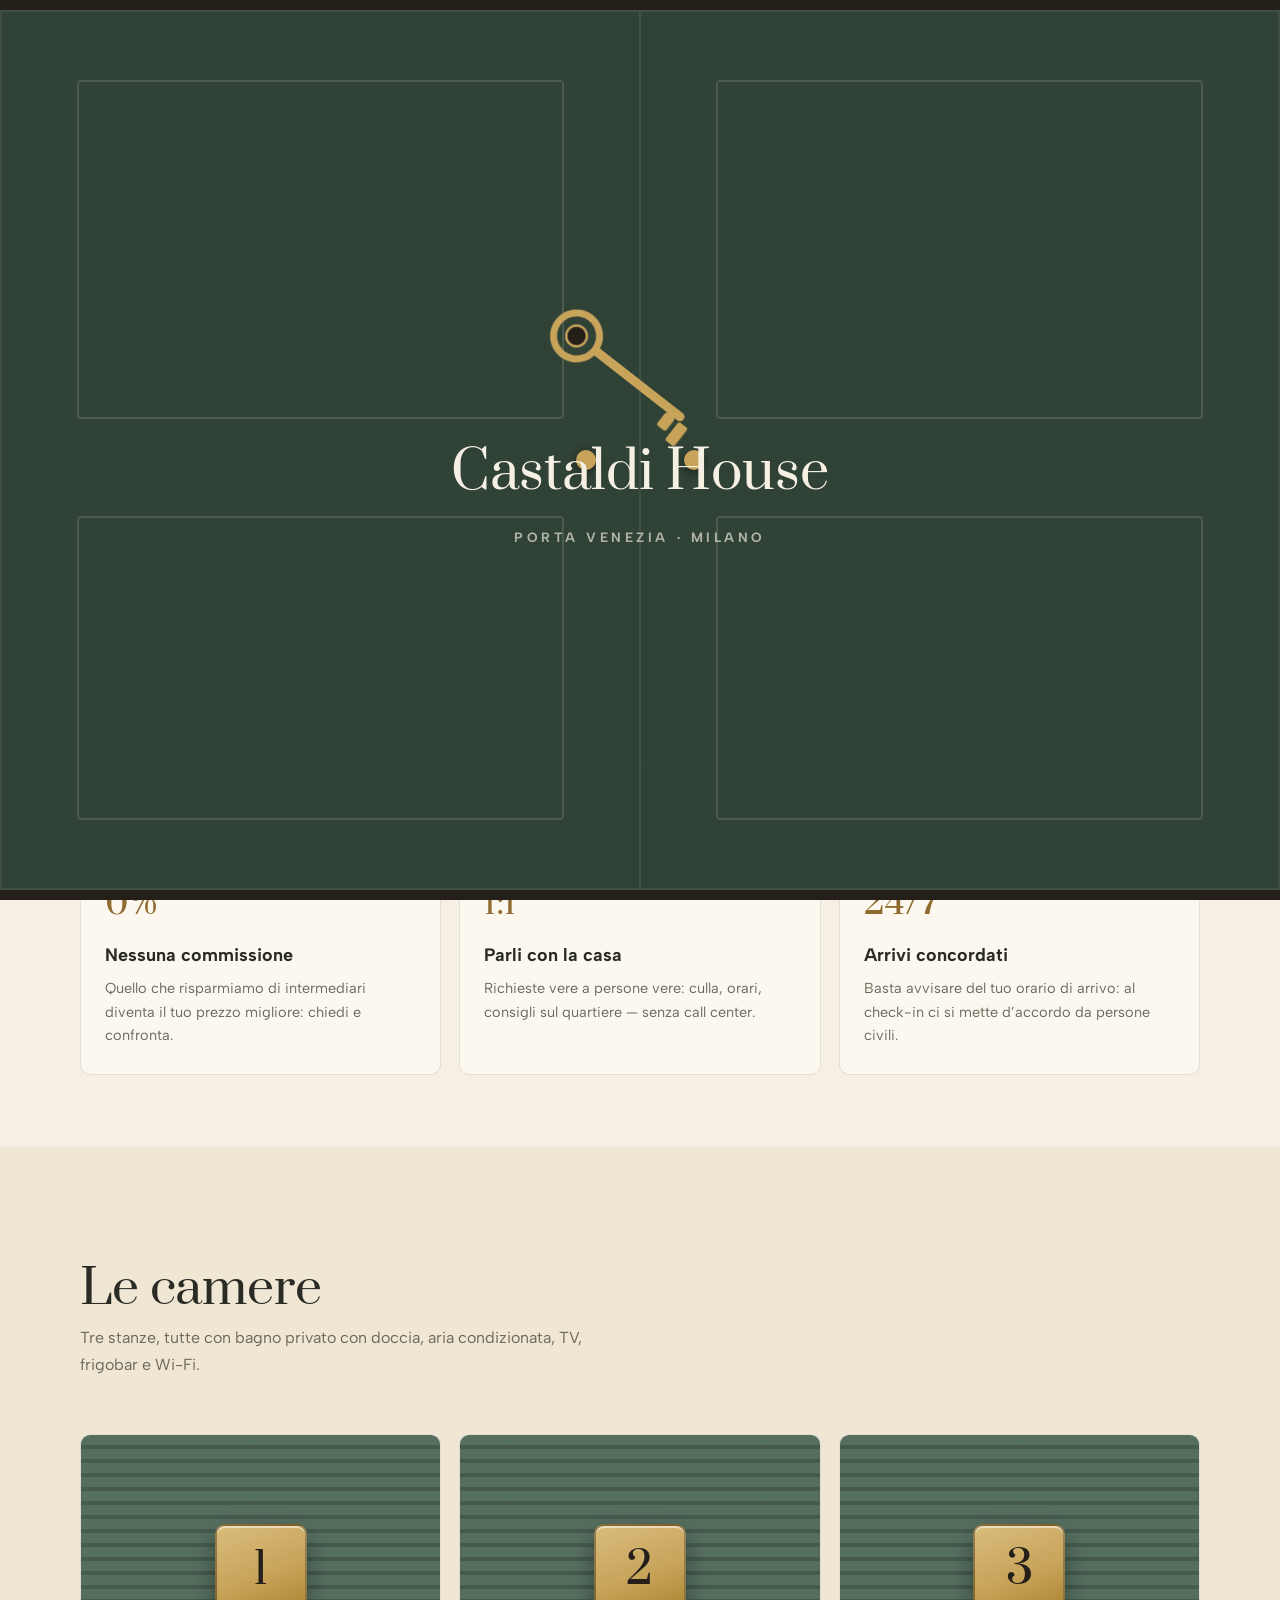
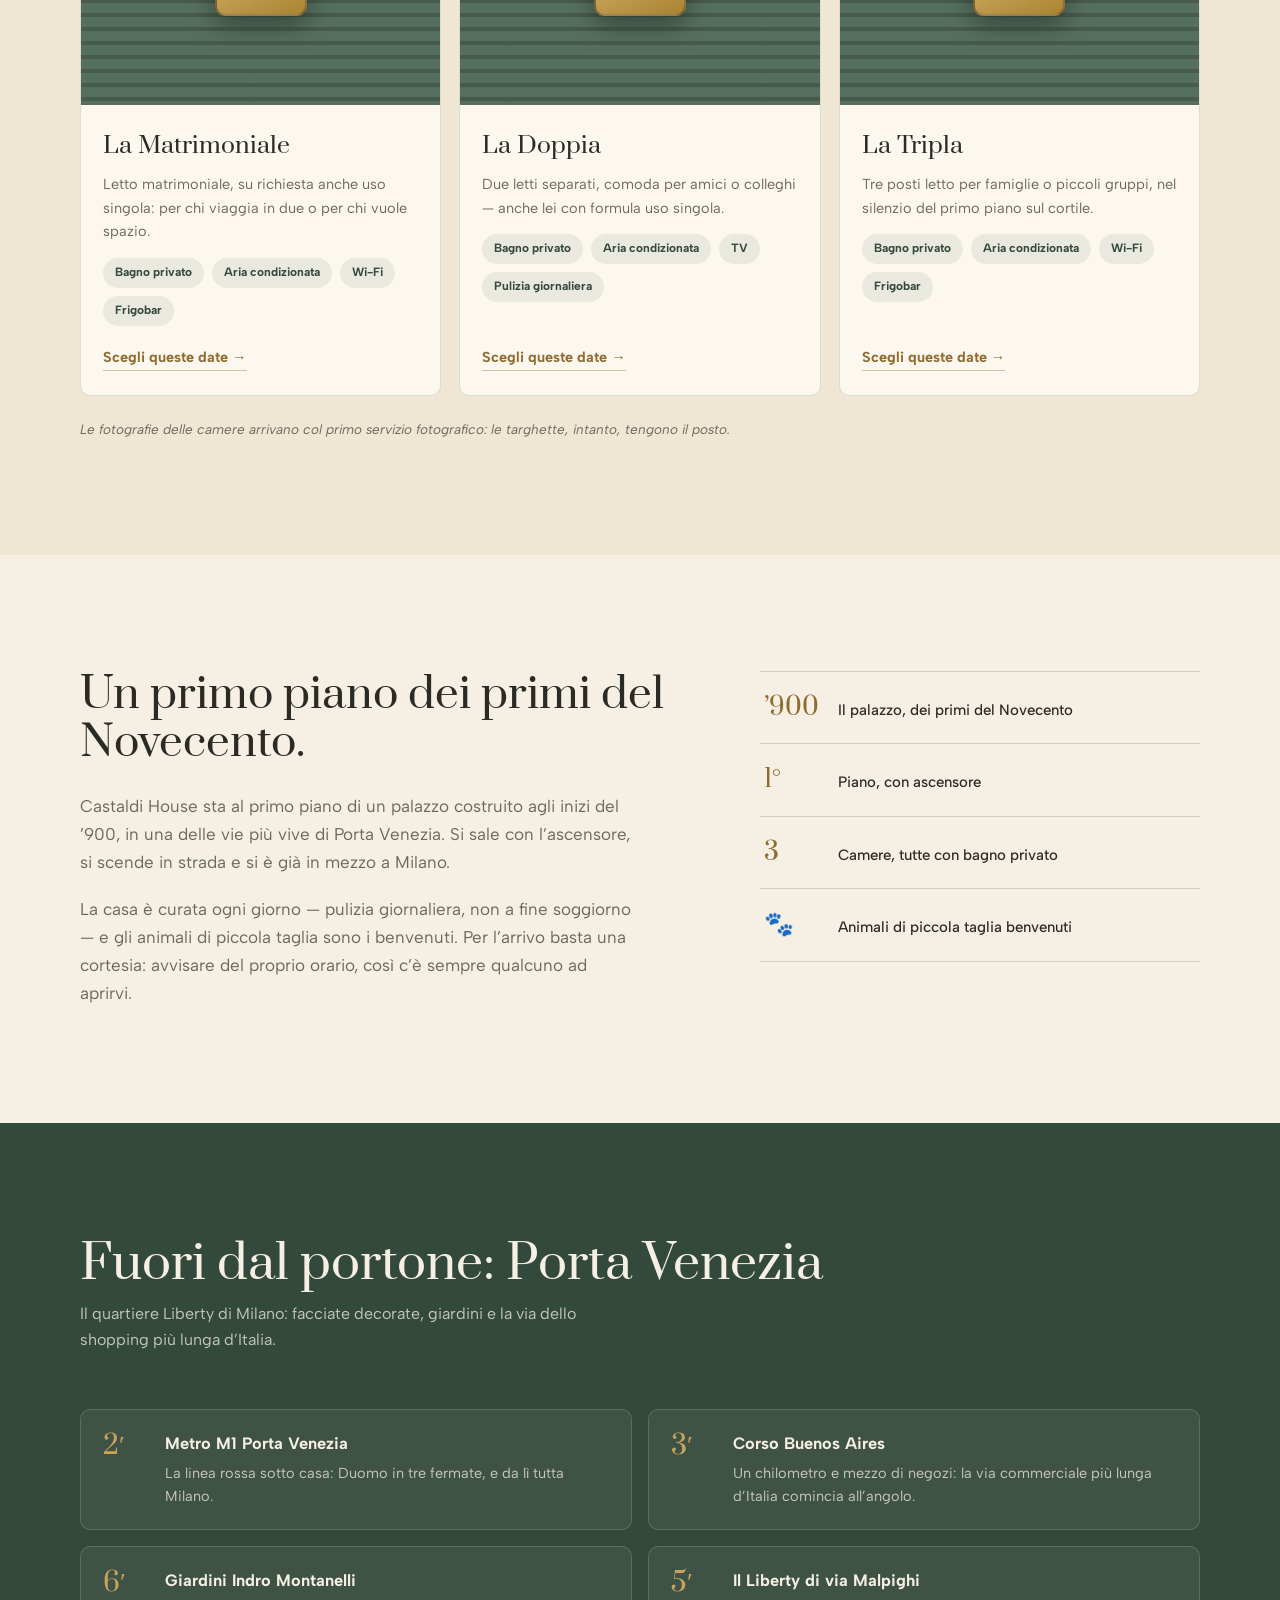
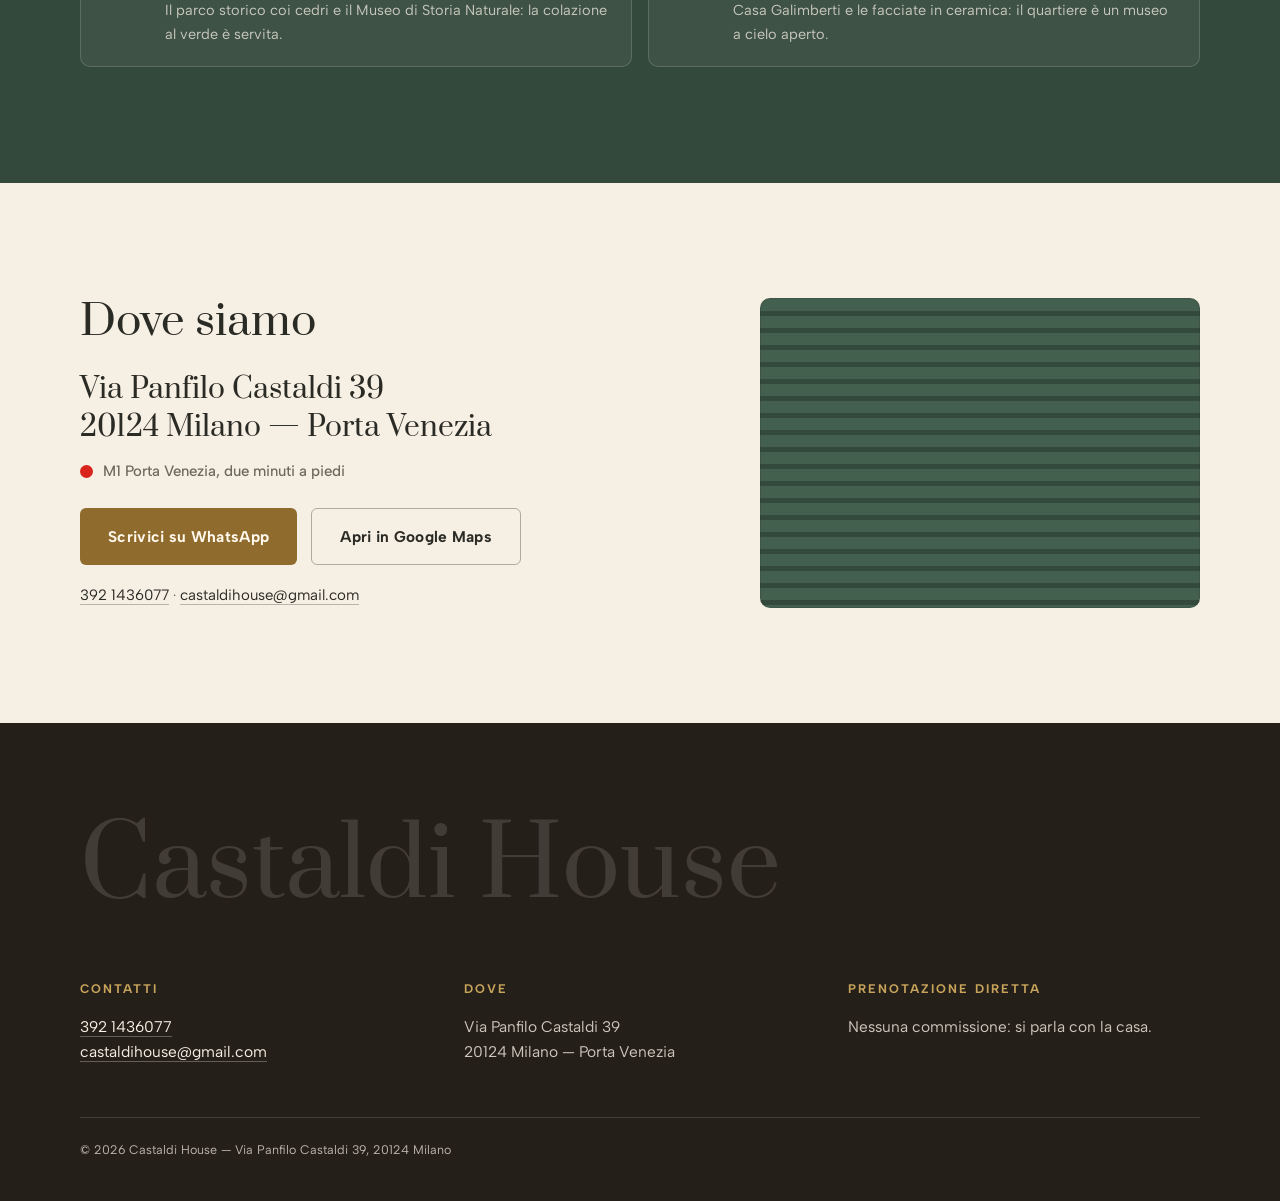
==== index.html @ 9c7f19d1 "Sito Castaldi House — guest house a Porta Venezia con prenotazione diretta Demo per pitch: widget di" ====
<!DOCTYPE html>
<html lang="it">
<head>
  <meta charset="UTF-8">
  <meta name="viewport" content="width=device-width, initial-scale=1.0">
  <title>Castaldi House — Guest house a Porta Venezia, Milano | Prenotazione diretta</title>
  <meta name="description" content="Castaldi House: guest house in via Panfilo Castaldi 39, Porta Venezia, Milano. Tre camere in un palazzo dei primi del '900, a due passi da Corso Buenos Aires. Prenota diretto, senza commissioni: WhatsApp 392 1436077.">
  <meta property="og:title" content="Castaldi House — Guest house a Porta Venezia, Milano">
  <meta property="og:description" content="Tre camere in un palazzo dei primi del '900. Prenotazione diretta alla casa: nessuna commissione.">
  <meta property="og:type" content="website">
  <meta property="og:locale" content="it_IT">
  <meta property="og:url" content="https://rotenzark.github.io/castaldi-house/">
  <meta property="og:image" content="https://rotenzark.github.io/castaldi-house/og-image.png">
  <link rel="canonical" href="https://rotenzark.github.io/castaldi-house/">
  <meta name="theme-color" content="#F6EFE3">
  <link rel="icon" href="favicon.svg?v=1" type="image/svg+xml">
  <link rel="preconnect" href="https://fonts.googleapis.com">
  <link rel="preconnect" href="https://fonts.gstatic.com" crossorigin>
  <link href="https://fonts.googleapis.com/css2?family=Prata&family=Albert+Sans:wght@400;500;700&display=swap" rel="stylesheet">
  <link rel="stylesheet" href="css/style.css?v=1">
  <script type="application/ld+json">
  {
    "@context": "https://schema.org",
    "@type": "BedAndBreakfast",
    "name": "Castaldi House",
    "description": "Guest house al primo piano di un palazzo dei primi del Novecento nel quartiere Porta Venezia a Milano: tre camere con bagno privato, aria condizionata e Wi-Fi, con ascensore e pulizia giornaliera.",
    "telephone": "+393921436077",
    "email": "castaldihouse@gmail.com",
    "priceRange": "€€",
    "numberOfRooms": 3,
    "petsAllowed": "Piccola taglia",
    "url": "https://rotenzark.github.io/castaldi-house/",
    "image": "https://rotenzark.github.io/castaldi-house/og-image.png",
    "address": {
      "@type": "PostalAddress",
      "streetAddress": "Via Panfilo Castaldi 39",
      "addressLocality": "Milano",
      "postalCode": "20124",
      "addressRegion": "MI",
      "addressCountry": "IT"
    },
    "hasMap": "https://www.google.com/maps/search/?api=1&query=Via+Panfilo+Castaldi+39%2C+20124+Milano",
    "amenityFeature": [
      { "@type": "LocationFeatureSpecification", "name": "Bagno privato con doccia", "value": true },
      { "@type": "LocationFeatureSpecification", "name": "Aria condizionata", "value": true },
      { "@type": "LocationFeatureSpecification", "name": "Wi-Fi", "value": true },
      { "@type": "LocationFeatureSpecification", "name": "TV", "value": true },
      { "@type": "LocationFeatureSpecification", "name": "Frigobar", "value": true },
      { "@type": "LocationFeatureSpecification", "name": "Ascensore", "value": true },
      { "@type": "LocationFeatureSpecification", "name": "Pulizia giornaliera", "value": true }
    ]
  }
  </script>
</head>
<body>

  <!-- ============ INTRO "IL CHECK-IN" ============ -->
  <div class="intro" id="intro" aria-hidden="true">
    <div class="porta porta-sx"><span class="pomello" aria-hidden="true"></span></div>
    <div class="porta porta-dx"><span class="pomello pomello-sx" aria-hidden="true"></span></div>
    <div class="serratura">
      <svg class="chiave" viewBox="0 0 200 60" fill="none" focusable="false">
        <circle cx="30" cy="30" r="20" class="k-anello"/>
        <circle cx="30" cy="30" r="9" class="k-foro"/>
        <rect x="48" y="26" width="100" height="8" rx="4" class="k-fusto"/>
        <rect x="132" y="34" width="10" height="14" rx="2" class="k-dente"/>
        <rect x="146" y="34" width="10" height="20" rx="2" class="k-dente"/>
      </svg>
      <p class="serratura-nome">Castaldi House</p>
      <p class="serratura-riga">Porta Venezia · Milano</p>
    </div>
  </div>
  <noscript><style>.intro { display: none; }</style></noscript>

  <a class="skip-link" href="#top" data-i18n="skip">Salta al contenuto</a>

  <header class="topbar">
    <a class="wordmark" href="#top" aria-label="Castaldi House — torna su" data-i18n-aria="aria_top">Castaldi <em>House</em></a>
    <nav class="nav" aria-label="Navigazione principale" data-i18n-aria="aria_nav">
      <button class="nav-toggle" aria-expanded="false" aria-controls="nav-menu">
        <span class="nav-toggle-bar" aria-hidden="true"></span>
        <span data-i18n="menu">Menu</span>
      </button>
      <ul class="nav-menu" id="nav-menu">
        <li><a href="#camere" data-i18n="nav_rooms">Le camere</a></li>
        <li><a href="#casa" data-i18n="nav_house">La casa</a></li>
        <li><a href="#quartiere" data-i18n="nav_area">Porta Venezia</a></li>
        <li><a href="#dove" data-i18n="nav_where">Dove siamo</a></li>
      </ul>
    </nav>
    <div class="topbar-actions">
      <div class="lang-switch" role="group" aria-label="Lingua / Language">
        <button class="lang-btn is-active" data-lang="it" aria-pressed="true">IT</button>
        <span class="lang-sep" aria-hidden="true">/</span>
        <button class="lang-btn" data-lang="en" aria-pressed="false">EN</button>
      </div>
      <a class="btn btn-ottone btn-small" href="#prenota" data-i18n="book_short">Prenota</a>
    </div>
  </header>

  <main id="top">

    <!-- ============ HERO + PRENOTAZIONE ============ -->
    <section class="hero">
      <div class="hero-inner">
        <div class="hero-copy">
          <p class="eyebrow" data-i18n="hero_eyebrow">Guest house · Via Panfilo Castaldi 39 — Porta Venezia, Milano</p>
          <h1 class="hero-title">Castaldi<br><em>House</em></h1>
          <p class="hero-lead" data-i18n="hero_lead">Tre camere al primo piano di un palazzo dei primi del Novecento, con l’ascensore d’epoca di sotto e Corso Buenos Aires a due passi. Si prenota parlando con la casa: diretto, semplice, senza commissioni.</p>
          <ul class="hero-punti">
            <li data-i18n="hp1">Bagno privato in ogni camera</li>
            <li data-i18n="hp2">Aria condizionata e Wi-Fi</li>
            <li data-i18n="hp3">Pulizia giornaliera</li>
          </ul>
          <p class="hero-proof" data-i18n="hero_proof">277 recensioni su Booking.com — ma il prezzo migliore si fa qui.</p>
        </div>

        <form class="prenota" id="prenota" autocomplete="off">
          <p class="prenota-titolo" data-i18n="bk_title">Verifica disponibilità</p>
          <p class="prenota-sub" data-i18n="bk_sub">Richiesta diretta alla casa: risposta rapida, nessuna commissione.</p>
          <div class="prenota-campi">
            <label class="campo">
              <span data-i18n="bk_in">Arrivo</span>
              <input type="date" id="bk-in" required>
            </label>
            <label class="campo">
              <span data-i18n="bk_out">Partenza</span>
              <input type="date" id="bk-out" required>
            </label>
            <label class="campo">
              <span data-i18n="bk_guests">Ospiti</span>
              <select id="bk-ospiti">
                <option value="1">1</option>
                <option value="2" selected>2</option>
                <option value="3">3</option>
                <option value="4" data-i18n="bk_guests_more">4 o più</option>
              </select>
            </label>
            <label class="campo">
              <span data-i18n="bk_room">Camera</span>
              <select id="bk-camera">
                <option value="indifferente" data-i18n="bk_r0" selected>Consigliatemi voi</option>
                <option value="matrimoniale" data-i18n="bk_r1">Matrimoniale</option>
                <option value="doppia" data-i18n="bk_r2">Doppia — letti separati</option>
                <option value="tripla" data-i18n="bk_r3">Tripla</option>
              </select>
            </label>
          </div>
          <p class="prenota-notti" id="bk-notti" aria-live="polite"></p>
          <p class="prenota-errore" id="bk-errore" role="alert" hidden data-i18n="bk_err">Controlla le date: la partenza deve venire dopo l’arrivo.</p>
          <button class="btn btn-ottone prenota-cta" type="submit">
            <span data-i18n="bk_cta">Richiedi su WhatsApp</span>
          </button>
          <a class="prenota-alt" id="bk-email" href="mailto:castaldihouse@gmail.com" data-i18n="bk_alt">oppure richiedi via email</a>
        </form>
      </div>
      <div class="persiane" aria-hidden="true"></div>
    </section>

    <!-- ============ PERCHÉ DIRETTO ============ -->
    <section class="section vantaggi-wrap">
      <div class="vantaggi">
        <div class="vantaggio">
          <span class="v-num" aria-hidden="true">0%</span>
          <h2 data-i18n="v1_t">Nessuna commissione</h2>
          <p data-i18n="v1_p">Quello che risparmiamo di intermediari diventa il tuo prezzo migliore: chiedi e confronta.</p>
        </div>
        <div class="vantaggio">
          <span class="v-num" aria-hidden="true">1:1</span>
          <h2 data-i18n="v2_t">Parli con la casa</h2>
          <p data-i18n="v2_p">Richieste vere a persone vere: culla, orari, consigli sul quartiere — senza call center.</p>
        </div>
        <div class="vantaggio">
          <span class="v-num" aria-hidden="true">24/7</span>
          <h2 data-i18n="v3_t">Arrivi concordati</h2>
          <p data-i18n="v3_p">Basta avvisare del tuo orario di arrivo: al check-in ci si mette d’accordo da persone civili.</p>
        </div>
      </div>
    </section>

    <!-- ============ LE CAMERE ============ -->
    <section class="section section-crema" id="camere">
      <div class="section-head">
        <h2 data-i18n="rooms_title">Le camere</h2>
        <p class="section-sub" data-i18n="rooms_sub">Tre stanze, tutte con bagno privato con doccia, aria condizionata, TV, frigobar e Wi-Fi.</p>
      </div>
      <div class="camere">
        <article class="camera">
          <div class="camera-foto" aria-hidden="true"><span class="targa">1</span></div>
          <div class="camera-corpo">
            <h3 data-i18n="c1_t">La Matrimoniale</h3>
            <p data-i18n="c1_p">Letto matrimoniale, su richiesta anche uso singola: per chi viaggia in due o per chi vuole spazio.</p>
            <ul class="camera-doti">
              <li data-i18n="d_bagno">Bagno privato</li>
              <li data-i18n="d_aria">Aria condizionata</li>
              <li data-i18n="d_wifi">Wi-Fi</li>
              <li data-i18n="d_frigo">Frigobar</li>
            </ul>
            <button class="camera-scegli" data-camera="matrimoniale" data-i18n="pick">Scegli queste date →</button>
          </div>
        </article>
        <article class="camera">
          <div class="camera-foto" aria-hidden="true"><span class="targa">2</span></div>
          <div class="camera-corpo">
            <h3 data-i18n="c2_t">La Doppia</h3>
            <p data-i18n="c2_p">Due letti separati, comoda per amici o colleghi — anche lei con formula uso singola.</p>
            <ul class="camera-doti">
              <li data-i18n="d_bagno">Bagno privato</li>
              <li data-i18n="d_aria">Aria condizionata</li>
              <li data-i18n="d_tv">TV</li>
              <li data-i18n="d_pulizia">Pulizia giornaliera</li>
            </ul>
            <button class="camera-scegli" data-camera="doppia" data-i18n="pick">Scegli queste date →</button>
          </div>
        </article>
        <article class="camera">
          <div class="camera-foto" aria-hidden="true"><span class="targa">3</span></div>
          <div class="camera-corpo">
            <h3 data-i18n="c3_t">La Tripla</h3>
            <p data-i18n="c3_p">Tre posti letto per famiglie o piccoli gruppi, nel silenzio del primo piano sul cortile.</p>
            <ul class="camera-doti">
              <li data-i18n="d_bagno">Bagno privato</li>
              <li data-i18n="d_aria">Aria condizionata</li>
              <li data-i18n="d_wifi">Wi-Fi</li>
              <li data-i18n="d_frigo">Frigobar</li>
            </ul>
            <button class="camera-scegli" data-camera="tripla" data-i18n="pick">Scegli queste date →</button>
          </div>
        </article>
      </div>
      <p class="camere-nota" data-i18n="rooms_note">Le fotografie delle camere arrivano col primo servizio fotografico: le targhette, intanto, tengono il posto.</p>
    </section>

    <!-- ============ LA CASA ============ -->
    <section class="section" id="casa">
      <div class="casa-grid">
        <div>
          <h2 class="casa-titolo" data-i18n="house_title">Un primo piano dei primi del Novecento.</h2>
          <p data-i18n="house_p1">Castaldi House sta al primo piano di un palazzo costruito agli inizi del ’900, in una delle vie più vive di Porta Venezia. Si sale con l’ascensore, si scende in strada e si è già in mezzo a Milano.</p>
          <p data-i18n="house_p2">La casa è curata ogni giorno — pulizia giornaliera, non a fine soggiorno — e gli animali di piccola taglia sono i benvenuti. Per l’arrivo basta una cortesia: avvisare del proprio orario, così c’è sempre qualcuno ad aprirvi.</p>
        </div>
        <ul class="casa-doti">
          <li><em aria-hidden="true">’900</em><span data-i18n="hd1">Il palazzo, dei primi del Novecento</span></li>
          <li><em aria-hidden="true">1°</em><span data-i18n="hd2">Piano, con ascensore</span></li>
          <li><em aria-hidden="true">3</em><span data-i18n="hd3">Camere, tutte con bagno privato</span></li>
          <li><em aria-hidden="true">🐾</em><span data-i18n="hd4">Animali di piccola taglia benvenuti</span></li>
        </ul>
      </div>
    </section>

    <!-- ============ PORTA VENEZIA ============ -->
    <section class="section section-verde" id="quartiere">
      <div class="section-head">
        <h2 data-i18n="area_title">Fuori dal portone: Porta Venezia</h2>
        <p class="section-sub section-sub-chiara" data-i18n="area_sub">Il quartiere Liberty di Milano: facciate decorate, giardini e la via dello shopping più lunga d’Italia.</p>
      </div>
      <div class="quartiere">
        <div class="tappa">
          <em aria-hidden="true">2′</em>
          <div>
            <h3 data-i18n="q1_t">Metro M1 Porta Venezia</h3>
            <p data-i18n="q1_p">La linea rossa sotto casa: Duomo in tre fermate, e da lì tutta Milano.</p>
          </div>
        </div>
        <div class="tappa">
          <em aria-hidden="true">3′</em>
          <div>
            <h3 data-i18n="q2_t">Corso Buenos Aires</h3>
            <p data-i18n="q2_p">Un chilometro e mezzo di negozi: la via commerciale più lunga d’Italia comincia all’angolo.</p>
          </div>
        </div>
        <div class="tappa">
          <em aria-hidden="true">6′</em>
          <div>
            <h3 data-i18n="q3_t">Giardini Indro Montanelli</h3>
            <p data-i18n="q3_p">Il parco storico coi cedri e il Museo di Storia Naturale: la colazione al verde è servita.</p>
          </div>
        </div>
        <div class="tappa">
          <em aria-hidden="true">5′</em>
          <div>
            <h3 data-i18n="q4_t">Il Liberty di via Malpighi</h3>
            <p data-i18n="q4_p">Casa Galimberti e le facciate in ceramica: il quartiere è un museo a cielo aperto.</p>
          </div>
        </div>
      </div>
    </section>

    <!-- ============ DOVE ============ -->
    <section class="section" id="dove">
      <div class="dove-grid">
        <div>
          <h2 class="casa-titolo" data-i18n="where_title">Dove siamo</h2>
          <address class="dove-indirizzo">
            Via Panfilo Castaldi 39<br>
            20124 Milano — Porta Venezia
          </address>
          <p class="dove-metro"><span class="metro-dot" aria-hidden="true"></span> <span data-i18n="metro">M1 Porta Venezia, due minuti a piedi</span></p>
          <div class="dove-azioni">
            <a class="btn btn-ottone" href="https://wa.me/393921436077" target="_blank" rel="noopener"><span data-i18n="wa_cta">Scrivici su WhatsApp</span></a>
            <a class="btn btn-quieto" href="https://www.google.com/maps/search/?api=1&query=Via+Panfilo+Castaldi+39%2C+20124+Milano" target="_blank" rel="noopener" data-i18n="maps">Apri in Google Maps</a>
          </div>
          <p class="dove-contatti">
            <a href="tel:+393921436077">392 1436077</a> · <a href="mailto:castaldihouse@gmail.com">castaldihouse@gmail.com</a>
          </p>
        </div>
        <div class="dove-persiane" aria-hidden="true"></div>
      </div>
    </section>

  </main>

  <!-- ============ FOOTER ============ -->
  <footer class="footer">
    <p class="footer-wordmark" aria-hidden="true">Castaldi <em>House</em></p>
    <div class="footer-cols">
      <div>
        <h3 data-i18n="f_contacts">Contatti</h3>
        <p><a href="tel:+393921436077">392 1436077</a></p>
        <p><a href="mailto:castaldihouse@gmail.com">castaldihouse@gmail.com</a></p>
      </div>
      <div>
        <h3 data-i18n="f_where">Dove</h3>
        <p>Via Panfilo Castaldi 39<br>20124 Milano — Porta Venezia</p>
      </div>
      <div>
        <h3 data-i18n="f_book">Prenotazione diretta</h3>
        <p data-i18n="f_line">Nessuna commissione: si parla con la casa.</p>
      </div>
    </div>
    <p class="footer-legal">© <span data-current-year>2026</span> Castaldi House — Via Panfilo Castaldi 39, 20124 Milano</p>
  </footer>

  <script src="js/main.js?v=1"></script>
</body>
</html>
---- css/style.css ----
/* ============================================================
   CASTALDI HOUSE — Guest house, Milano Porta Venezia
   Palette: intonaco, verde persiana, ottone delle targhette
   ============================================================ */

:root {
  --intonaco:   #F6EFE3;   /* fondo principale */
  --crema:      #EFE6D3;   /* sezioni alternate */
  --carta:      #FCF8F0;   /* card */
  --inchiostro: #2B2B26;   /* testo */
  --grigio:     #6E685C;   /* testo secondario */
  --persiana:   #43604F;   /* verde persiane */
  --persiana-scura: #33493C;
  --ottone:     #8F6B2E;   /* CTA (AA con testo chiaro) */
  --ottone-chiaro: #C8A45B;/* targhette e decori */
  --notte:      #241F19;   /* intro e footer */

  --f-display: "Prata", "Georgia", serif;
  --f-body: "Albert Sans", "Segoe UI", Arial, sans-serif;

  --maxw: 1120px;
  --pad: clamp(20px, 5vw, 64px);
}

* { margin: 0; padding: 0; box-sizing: border-box; }

html { scroll-padding-top: 76px; }
@media (prefers-reduced-motion: no-preference) {
  html { scroll-behavior: smooth; }
}

body {
  font-family: var(--f-body);
  font-size: 17px;
  line-height: 1.65;
  background: var(--intonaco);
  color: var(--inchiostro);
  -webkit-font-smoothing: antialiased;
}

::selection { background: var(--ottone-chiaro); color: var(--notte); }

img, svg { display: block; max-width: 100%; }
a { color: inherit; }

:focus-visible {
  outline: 2px solid var(--persiana-scura);
  outline-offset: 3px;
  border-radius: 2px;
}
.section-verde :focus-visible,
.footer :focus-visible,
.intro :focus-visible { outline-color: var(--intonaco); }

.visually-hidden {
  position: absolute !important;
  width: 1px; height: 1px;
  overflow: hidden;
  clip: rect(0 0 0 0);
  white-space: nowrap;
}

.skip-link {
  position: absolute;
  top: -60px; left: 16px;
  z-index: 400;
  background: var(--notte);
  color: var(--intonaco);
  padding: 10px 18px;
  font-weight: 700;
  text-decoration: none;
  transition: top 0.2s;
}
.skip-link:focus { top: 12px; }

/* ============ INTRO "IL CHECK-IN" ============ */

.intro {
  position: fixed;
  inset: 0;
  z-index: 300;
  perspective: 1400px;
  background: var(--notte);
}

body.intro-lock { overflow: hidden; }

.porta {
  position: absolute;
  top: 0;
  bottom: 0;
  width: calc(50% + 1px);
  background:
    linear-gradient(rgba(36, 31, 25, 0.18), rgba(36, 31, 25, 0.18)),
    var(--persiana-scura);
  border-top: 10px solid var(--notte);
  border-bottom: 10px solid var(--notte);
  box-shadow: inset 0 0 0 2px rgba(246, 239, 227, 0.08);
  transition: transform 0.95s cubic-bezier(0.6, 0, 0.25, 1);
}
.porta::before,
.porta::after {
  content: "";
  position: absolute;
  left: 12%;
  right: 12%;
  border: 2px solid rgba(246, 239, 227, 0.14);
  border-radius: 4px;
}
.porta::before { top: 8%; height: 38%; }
.porta::after  { bottom: 8%; height: 34%; }

.porta-sx { left: 0; transform-origin: left center; }
.porta-dx { right: 0; transform-origin: right center; }

.pomello {
  position: absolute;
  top: 50%;
  right: 7%;
  width: 20px; height: 20px;
  border-radius: 50%;
  background: var(--ottone-chiaro);
  box-shadow: 0 2px 8px rgba(0, 0, 0, 0.5);
}
.pomello-sx { right: auto; left: 7%; }

.intro--apre .porta-sx { transform: rotateY(-84deg); }
.intro--apre .porta-dx { transform: rotateY(84deg); }

.serratura {
  position: absolute;
  inset: 0;
  display: flex;
  flex-direction: column;
  align-items: center;
  justify-content: center;
  gap: 10px;
  z-index: 2;
  pointer-events: none;
  transition: opacity 0.3s;
}
.intro--apre .serratura { opacity: 0; }

.chiave {
  width: min(46vw, 230px);
  height: auto;
  opacity: 0;
  transform: translateX(-46px);
  animation:
    chiave-entra 0.7s cubic-bezier(0.3, 0.9, 0.3, 1) 0.25s forwards,
    chiave-gira 0.55s cubic-bezier(0.5, 0, 0.4, 1) 1.15s forwards;
}
@keyframes chiave-entra {
  to { opacity: 1; transform: translateX(0); }
}
@keyframes chiave-gira {
  from { transform: rotate(0); }
  to   { transform: rotate(38deg); }
}

.k-anello { stroke: var(--ottone-chiaro); stroke-width: 6; }
.k-foro   { fill: var(--notte); stroke: var(--ottone-chiaro); stroke-width: 2; }
.k-fusto, .k-dente { fill: var(--ottone-chiaro); }

.serratura-nome {
  font-family: var(--f-display);
  font-size: clamp(30px, 6vw, 52px);
  color: var(--intonaco);
  opacity: 0;
  animation: nome-in 0.6s ease 1.45s forwards;
}
.serratura-riga {
  font-size: clamp(11px, 1.6vw, 13.5px);
  font-weight: 700;
  letter-spacing: 0.26em;
  text-transform: uppercase;
  color: rgba(246, 239, 227, 0.65);
  opacity: 0;
  animation: nome-in 0.6s ease 1.65s forwards;
}
@keyframes nome-in {
  from { opacity: 0; transform: translateY(10px); }
  to   { opacity: 1; transform: none; }
}

/* ingresso hero orchestrato con la fine dell'intro */
.has-intro .hero-inner {
  opacity: 0;
  transform: translateY(16px);
}
.intro-done .hero-inner {
  opacity: 1;
  transform: none;
  transition: opacity 0.7s ease 0.3s, transform 0.7s ease 0.3s;
}

@media (prefers-reduced-motion: reduce) {
  .intro { display: none; }
  .has-intro .hero-inner { opacity: 1; transform: none; }
}

/* ============ TOPBAR ============ */

.topbar {
  position: sticky;
  top: 0;
  z-index: 100;
  display: flex;
  align-items: center;
  gap: 28px;
  padding: 14px var(--pad);
  background: rgba(246, 239, 227, 0.92);
  backdrop-filter: blur(10px);
  -webkit-backdrop-filter: blur(10px);
  border-bottom: 1px solid rgba(43, 43, 38, 0.14);
}

.wordmark {
  font-family: var(--f-display);
  font-size: 21px;
  line-height: 1;
  text-decoration: none;
  color: var(--inchiostro);
  white-space: nowrap;
}
.wordmark em { font-style: normal; color: var(--persiana); }

.nav { margin-right: auto; }
.nav-toggle { display: none; }

.nav-menu {
  display: flex;
  gap: 26px;
  list-style: none;
}
.nav-menu a {
  font-size: 14.5px;
  font-weight: 500;
  letter-spacing: 0.03em;
  text-decoration: none;
  color: var(--grigio);
  transition: color 0.15s;
}
.nav-menu a:hover { color: var(--inchiostro); }

.topbar-actions {
  display: flex;
  align-items: center;
  gap: 14px;
}

.lang-switch {
  display: flex;
  align-items: center;
  gap: 2px;
  font-size: 13px;
  font-weight: 700;
  letter-spacing: 0.06em;
}
.lang-btn {
  display: inline-flex;
  align-items: center;
  justify-content: center;
  min-width: 32px;
  min-height: 32px;
  background: none;
  border: none;
  color: var(--grigio);
  font: inherit;
  cursor: pointer;
  padding: 6px 8px;
}
.lang-btn.is-active { color: var(--ottone); }
.lang-btn:hover { color: var(--inchiostro); }
.lang-sep { color: rgba(43, 43, 38, 0.25); }

/* ============ BOTTONI ============ */

.btn {
  display: inline-flex;
  align-items: center;
  justify-content: center;
  gap: 4px;
  padding: 15px 28px;
  font-family: var(--f-body);
  font-size: 15.5px;
  font-weight: 700;
  letter-spacing: 0.02em;
  text-decoration: none;
  border: none;
  border-radius: 6px;
  cursor: pointer;
  transition: transform 0.15s, background-color 0.15s, border-color 0.15s;
}
.btn:active { transform: scale(0.98); }

.btn-ottone {
  background: var(--ottone);
  color: #FFF8EC;
}
.btn-ottone:hover { background: #7A5A25; }

.btn-quieto {
  border: 1.5px solid rgba(43, 43, 38, 0.35);
  color: var(--inchiostro);
  background: none;
}
.btn-quieto:hover { border-color: var(--inchiostro); }

.btn-small { padding: 9px 18px; font-size: 14px; }

/* ============ HERO + PRENOTAZIONE ============ */

.hero {
  position: relative;
  padding: clamp(48px, 7vw, 90px) var(--pad) clamp(64px, 9vw, 110px);
  overflow: hidden;
}

.hero-inner {
  position: relative;
  z-index: 2;
  max-width: var(--maxw);
  margin: 0 auto;
  display: grid;
  grid-template-columns: 1.25fr 1fr;
  gap: clamp(36px, 5vw, 72px);
  align-items: center;
}

.eyebrow {
  font-size: 13px;
  font-weight: 700;
  letter-spacing: 0.16em;
  text-transform: uppercase;
  color: var(--persiana);
  margin-bottom: 22px;
}

.hero-title {
  font-family: var(--f-display);
  font-size: clamp(52px, 8.5vw, 104px);
  font-weight: 400;
  line-height: 1.0;
  letter-spacing: -0.01em;
}
.hero-title em { font-style: normal; color: var(--persiana); }

.hero-lead {
  max-width: 520px;
  font-size: clamp(16.5px, 1.9vw, 19px);
  color: var(--grigio);
  margin: 24px 0 22px;
}

.hero-punti {
  list-style: none;
  display: flex;
  flex-wrap: wrap;
  gap: 10px;
  margin-bottom: 22px;
}
.hero-punti li {
  font-size: 13.5px;
  font-weight: 700;
  color: var(--persiana-scura);
  background: rgba(67, 96, 79, 0.1);
  border: 1px solid rgba(67, 96, 79, 0.22);
  border-radius: 999px;
  padding: 7px 15px;
}

.hero-proof {
  font-size: 14px;
  font-weight: 500;
  color: var(--grigio);
}

/* card prenotazione */

.prenota {
  background: var(--carta);
  border: 1px solid rgba(43, 43, 38, 0.14);
  border-top: 5px solid var(--ottone-chiaro);
  border-radius: 10px;
  padding: 26px 24px 24px;
  box-shadow: 0 18px 44px rgba(43, 43, 38, 0.14);
}

.prenota-titolo {
  font-family: var(--f-display);
  font-size: 24px;
  margin-bottom: 4px;
}
.prenota-sub {
  font-size: 13.5px;
  color: var(--grigio);
  margin-bottom: 18px;
}

.prenota-campi {
  display: grid;
  grid-template-columns: 1fr 1fr;
  gap: 12px;
}

.campo { display: grid; gap: 5px; }
.campo span {
  font-size: 11.5px;
  font-weight: 700;
  letter-spacing: 0.1em;
  text-transform: uppercase;
  color: var(--persiana-scura);
}
.campo input,
.campo select {
  font: 500 15px var(--f-body);
  color: var(--inchiostro);
  background: #FFFFFF;
  border: 1.5px solid rgba(43, 43, 38, 0.22);
  border-radius: 6px;
  padding: 11px 10px;
  min-height: 46px;
  width: 100%;
}
.campo input:focus,
.campo select:focus {
  outline: 2px solid var(--persiana);
  outline-offset: 1px;
}

.prenota-notti {
  min-height: 22px;
  margin-top: 10px;
  font-size: 14px;
  font-weight: 700;
  color: var(--persiana-scura);
}

.prenota-errore {
  margin-top: 4px;
  font-size: 13.5px;
  font-weight: 600;
  color: #8A3324;
}

.prenota-cta {
  width: 100%;
  margin-top: 10px;
  font-size: 16px;
}

.prenota-alt {
  display: block;
  margin-top: 12px;
  text-align: center;
  font-size: 13.5px;
  font-weight: 600;
  color: var(--grigio);
  text-decoration: underline;
  text-underline-offset: 3px;
}
.prenota-alt:hover { color: var(--inchiostro); }

/* fascia persiane sotto l'hero */

.persiane {
  position: absolute;
  left: 0; right: 0; bottom: 0;
  height: 26px;
  background: repeating-linear-gradient(
    180deg,
    var(--persiana) 0 4px,
    var(--persiana-scura) 4px 6px
  );
  opacity: 0.9;
}

/* ============ SEZIONI ============ */

.section { padding: clamp(68px, 9vw, 120px) var(--pad); }

.section > * {
  max-width: var(--maxw);
  margin-left: auto;
  margin-right: auto;
}

.section-crema { background: var(--crema); }

.section-verde {
  background: var(--persiana-scura);
  color: var(--intonaco);
}

.section-head { margin-bottom: clamp(32px, 4.5vw, 56px); }

.section-head h2 {
  font-family: var(--f-display);
  font-size: clamp(30px, 4.4vw, 48px);
  font-weight: 400;
  line-height: 1.1;
}

.section-sub {
  margin-top: 10px;
  max-width: 560px;
  font-size: 16px;
  color: var(--grigio);
}
.section-sub-chiara { color: rgba(246, 239, 227, 0.75); }

/* ============ VANTAGGI ============ */

.vantaggi-wrap { padding-top: clamp(48px, 6vw, 72px); padding-bottom: clamp(48px, 6vw, 72px); }

.vantaggi {
  display: grid;
  grid-template-columns: repeat(3, 1fr);
  gap: 18px;
}

.vantaggio {
  background: var(--carta);
  border: 1px solid rgba(43, 43, 38, 0.12);
  border-radius: 10px;
  padding: 26px 24px;
}

.v-num {
  display: inline-block;
  font-family: var(--f-display);
  font-size: 34px;
  color: var(--ottone);
  margin-bottom: 10px;
}

.vantaggio h2 {
  font-size: 18px;
  font-weight: 700;
  margin-bottom: 6px;
}

.vantaggio p {
  font-size: 14.5px;
  color: var(--grigio);
}

/* ============ CAMERE ============ */

.camere {
  display: grid;
  grid-template-columns: repeat(3, 1fr);
  gap: 18px;
}

.camera {
  background: var(--carta);
  border: 1px solid rgba(43, 43, 38, 0.14);
  border-radius: 10px;
  overflow: hidden;
  display: flex;
  flex-direction: column;
}

.camera-foto {
  position: relative;
  aspect-ratio: 4 / 3;
  background:
    repeating-linear-gradient(
      180deg,
      rgba(67, 96, 79, 0.9) 0 10px,
      rgba(51, 73, 60, 0.9) 10px 14px
    );
  display: flex;
  align-items: center;
  justify-content: center;
}

.targa {
  font-family: var(--f-display);
  font-size: 44px;
  color: var(--notte);
  background: linear-gradient(160deg, #D9BC7C, var(--ottone-chiaro) 55%, #A9832F);
  border: 2px solid rgba(36, 31, 25, 0.35);
  border-radius: 10px;
  width: 92px;
  height: 92px;
  display: flex;
  align-items: center;
  justify-content: center;
  box-shadow: 0 10px 24px rgba(0, 0, 0, 0.35), inset 0 2px 0 rgba(255, 255, 255, 0.5);
}

.camera-corpo {
  padding: 22px 22px 24px;
  display: flex;
  flex-direction: column;
  flex: 1;
}

.camera-corpo h3 {
  font-family: var(--f-display);
  font-size: 23px;
  font-weight: 400;
  margin-bottom: 8px;
}

.camera-corpo > p {
  font-size: 14.5px;
  color: var(--grigio);
  margin-bottom: 14px;
}

.camera-doti {
  list-style: none;
  display: flex;
  flex-wrap: wrap;
  gap: 8px;
  margin-bottom: 18px;
}
.camera-doti li {
  font-size: 12px;
  font-weight: 700;
  color: var(--persiana-scura);
  background: rgba(67, 96, 79, 0.1);
  border-radius: 999px;
  padding: 5px 12px;
}

.camera-scegli {
  margin-top: auto;
  align-self: flex-start;
  background: none;
  border: none;
  font: 700 14.5px var(--f-body);
  color: var(--ottone);
  cursor: pointer;
  padding: 4px 0;
  border-bottom: 1.5px solid rgba(143, 107, 46, 0.4);
  transition: border-color 0.15s;
}
.camera-scegli:hover { border-color: var(--ottone); }

.camere-nota {
  margin-top: 22px;
  font-size: 13.5px;
  font-style: italic;
  color: var(--grigio);
}

/* ============ LA CASA ============ */

.casa-grid,
.dove-grid {
  display: grid;
  grid-template-columns: 1.4fr 1fr;
  gap: clamp(32px, 5vw, 70px);
  align-items: start;
}

.casa-titolo {
  font-family: var(--f-display);
  font-size: clamp(28px, 4vw, 42px);
  font-weight: 400;
  line-height: 1.15;
  margin-bottom: 0.6em;
}

.casa-grid p {
  color: var(--grigio);
  max-width: 560px;
}
.casa-grid p + p { margin-top: 1.1em; }

.casa-doti {
  list-style: none;
  display: grid;
  gap: 0;
  border-top: 1px solid rgba(43, 43, 38, 0.18);
}
.casa-doti li {
  display: flex;
  align-items: baseline;
  gap: 16px;
  padding: 16px 4px;
  border-bottom: 1px solid rgba(43, 43, 38, 0.18);
}
.casa-doti em {
  font-family: var(--f-display);
  font-style: normal;
  font-size: 24px;
  color: var(--ottone);
  min-width: 58px;
}
.casa-doti span { font-size: 15px; font-weight: 500; }

/* ============ QUARTIERE ============ */

.quartiere {
  display: grid;
  grid-template-columns: repeat(2, 1fr);
  gap: 16px;
}

.tappa {
  display: flex;
  gap: 18px;
  align-items: flex-start;
  background: rgba(246, 239, 227, 0.06);
  border: 1px solid rgba(246, 239, 227, 0.16);
  border-radius: 10px;
  padding: 20px 22px;
}

.tappa em {
  font-family: var(--f-display);
  font-style: normal;
  font-size: 26px;
  color: var(--ottone-chiaro);
  min-width: 44px;
  line-height: 1.2;
}

.tappa h3 {
  font-size: 16.5px;
  font-weight: 700;
  margin-bottom: 4px;
}

.tappa p {
  font-size: 14.5px;
  color: rgba(246, 239, 227, 0.75);
}

/* ============ DOVE ============ */

.dove-indirizzo {
  font-family: var(--f-display);
  font-style: normal;
  font-size: clamp(22px, 2.8vw, 28px);
  line-height: 1.35;
  margin-bottom: 12px;
}

.dove-metro {
  display: flex;
  align-items: center;
  gap: 10px;
  font-size: 15px;
  font-weight: 500;
  color: var(--grigio);
  margin-bottom: 24px;
}
.metro-dot {
  width: 13px; height: 13px;
  border-radius: 50%;
  background: #D9241D; /* rosso della M1 */
  flex: none;
}

.dove-azioni {
  display: flex;
  flex-wrap: wrap;
  gap: 14px;
  margin-bottom: 18px;
}

.dove-contatti {
  font-size: 15px;
  color: var(--grigio);
}
.dove-contatti a {
  color: var(--inchiostro);
  text-decoration: none;
  border-bottom: 1px solid rgba(43, 43, 38, 0.3);
}
.dove-contatti a:hover { border-color: var(--ottone); }

.dove-persiane {
  align-self: stretch;
  min-height: 220px;
  border-radius: 10px;
  background: repeating-linear-gradient(
    180deg,
    var(--persiana) 0 12px,
    var(--persiana-scura) 12px 17px
  );
  border: 1px solid rgba(43, 43, 38, 0.2);
}

/* ============ FOOTER ============ */

.footer {
  background: var(--notte);
  color: var(--intonaco);
  padding: clamp(56px, 8vw, 96px) var(--pad) 40px;
}

.footer > * {
  max-width: var(--maxw);
  margin-left: auto;
  margin-right: auto;
}

.footer-wordmark {
  font-family: var(--f-display);
  font-size: clamp(44px, 8vw, 96px);
  line-height: 1;
  color: rgba(246, 239, 227, 0.14);
  margin-bottom: clamp(38px, 5vw, 64px);
  user-select: none;
}
.footer-wordmark em { font-style: normal; }

.footer-cols {
  display: grid;
  grid-template-columns: repeat(3, 1fr);
  gap: 32px;
  margin-bottom: 52px;
}

.footer-cols h3 {
  font-size: 12.5px;
  font-weight: 700;
  letter-spacing: 0.16em;
  text-transform: uppercase;
  color: var(--ottone-chiaro);
  margin-bottom: 14px;
}

.footer-cols p {
  font-size: 15.5px;
  color: rgba(246, 239, 227, 0.8);
}
.footer-cols a {
  color: var(--intonaco);
  text-decoration: none;
  border-bottom: 1px solid rgba(246, 239, 227, 0.3);
  transition: border-color 0.15s;
}
.footer-cols a:hover { border-color: var(--ottone-chiaro); }

.footer-legal {
  font-size: 12.5px;
  color: rgba(246, 239, 227, 0.72);
  border-top: 1px solid rgba(246, 239, 227, 0.14);
  padding-top: 22px;
}

/* ============ REVEAL ============ */

@media (prefers-reduced-motion: no-preference) {
  .reveal {
    opacity: 0;
    transform: translateY(18px);
    transition: opacity 0.6s ease, transform 0.6s ease;
  }
  .reveal.is-visible {
    opacity: 1;
    transform: none;
  }
}

/* ============ RESPONSIVE ============ */

@media (max-width: 980px) {
  .hero-inner { grid-template-columns: 1fr; }
  .vantaggi { grid-template-columns: 1fr; }
  .camere { grid-template-columns: 1fr; }
  .casa-grid,
  .dove-grid { grid-template-columns: 1fr; }
  .quartiere { grid-template-columns: 1fr; }
  .dove-persiane { min-height: 90px; }
}

@media (max-width: 860px) {
  html { scroll-padding-top: 130px; }

  .topbar { gap: 16px; flex-wrap: wrap; }

  .nav-toggle {
    display: inline-flex;
    align-items: center;
    gap: 8px;
    background: none;
    border: 1.5px solid rgba(43, 43, 38, 0.3);
    border-radius: 6px;
    color: var(--inchiostro);
    font: 600 13.5px var(--f-body);
    letter-spacing: 0.03em;
    padding: 8px 14px;
    cursor: pointer;
  }
  .nav-toggle-bar {
    width: 14px;
    height: 2px;
    background: currentColor;
    box-shadow: 0 -4px 0 currentColor, 0 4px 0 currentColor;
  }

  .nav { order: 3; width: 100%; margin: 0; }
  .nav-menu {
    display: none;
    flex-direction: column;
    gap: 0;
    width: 100%;
    padding: 6px 0 10px;
  }
  .nav.is-open .nav-menu { display: flex; }
  .nav-menu a {
    display: block;
    padding: 12px 2px;
    font-size: 16px;
    border-bottom: 1px solid rgba(43, 43, 38, 0.1);
  }

  .topbar-actions { margin-left: auto; }

  .prenota-campi { grid-template-columns: 1fr; }

  .dove-azioni .btn { width: 100%; }
}
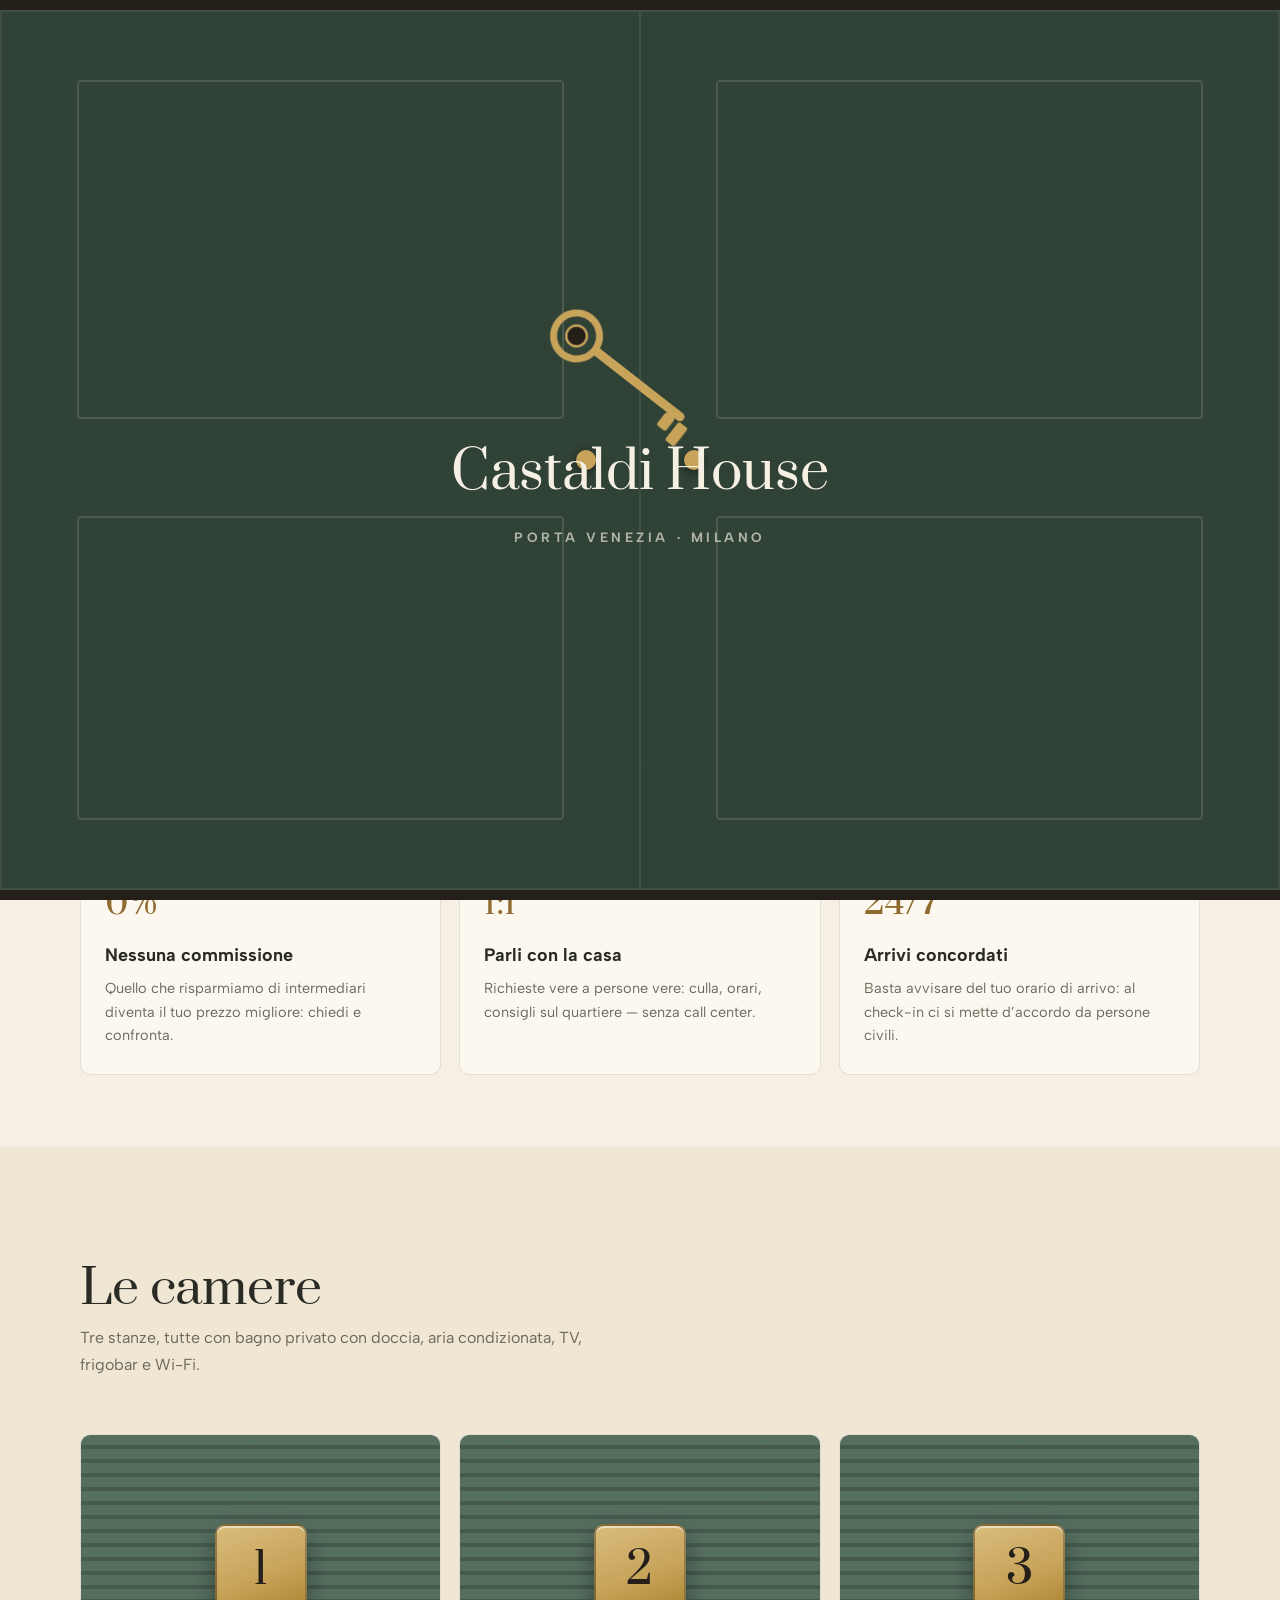
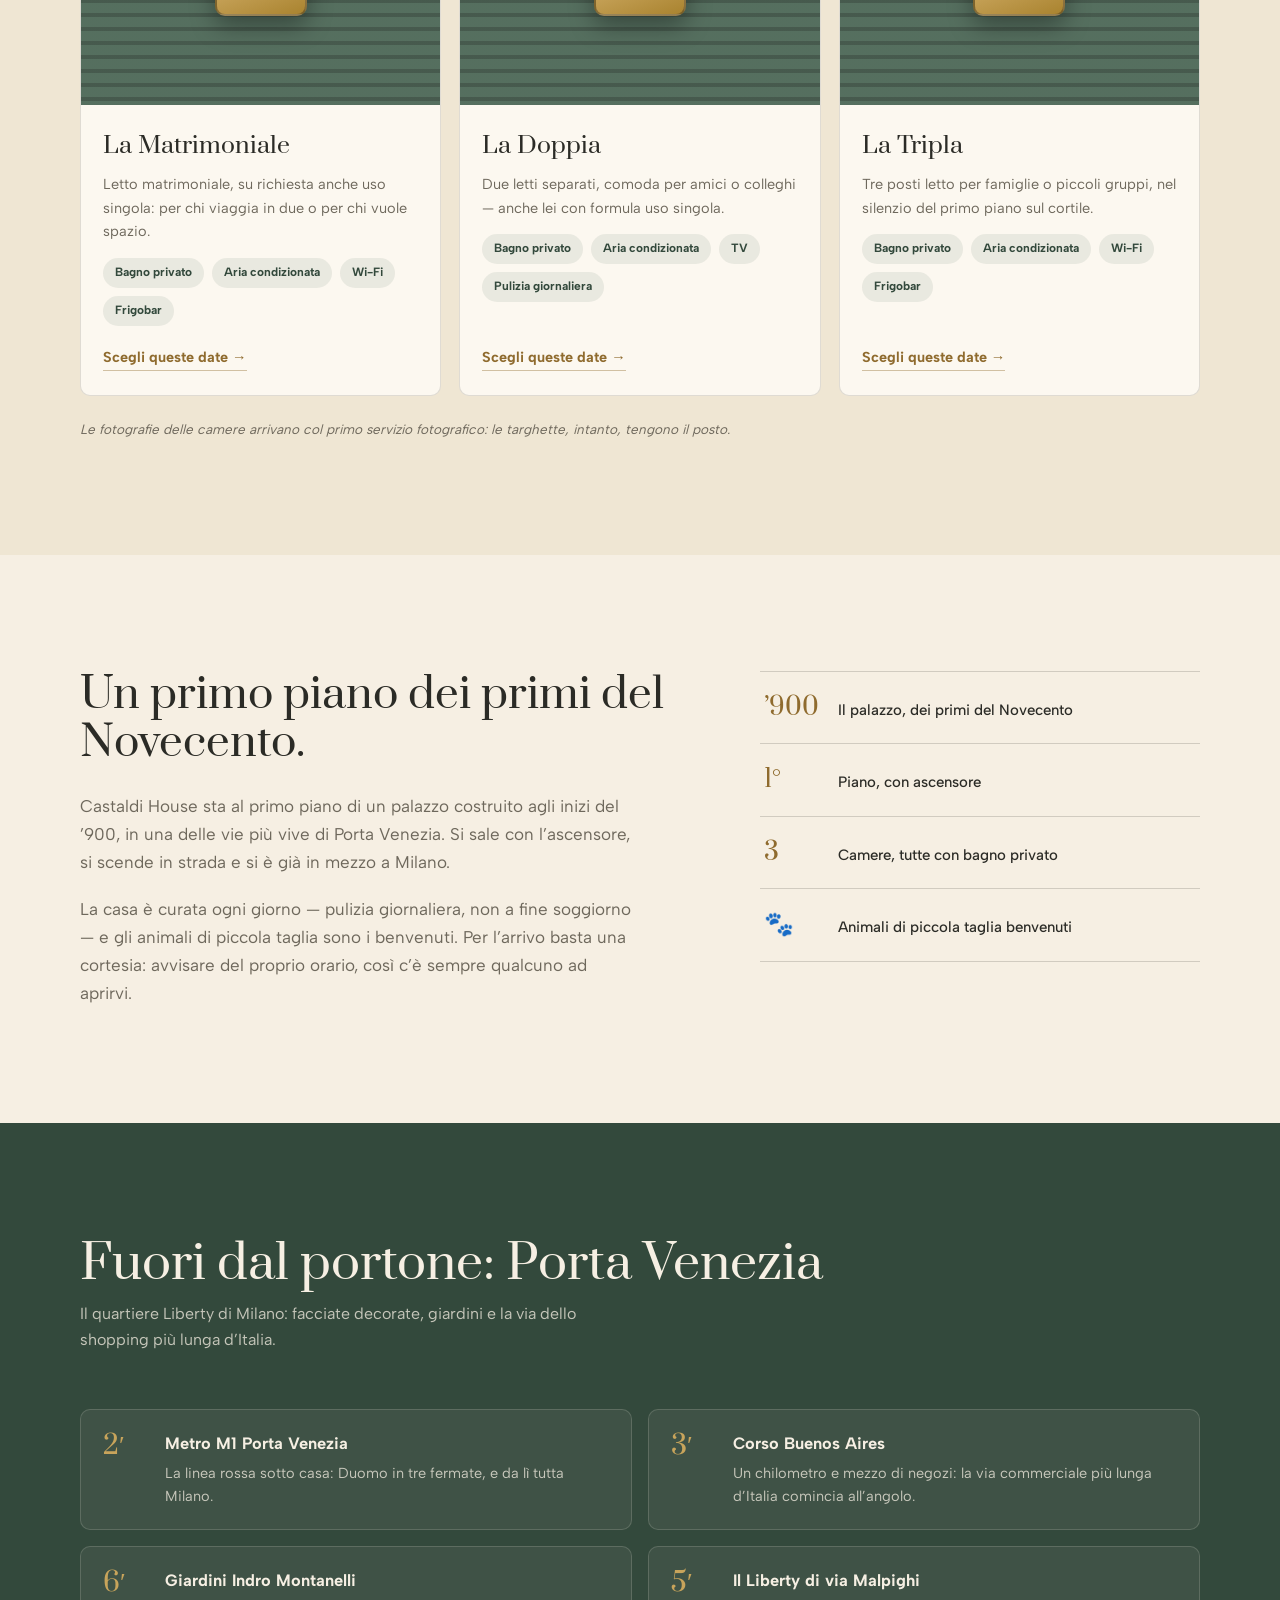
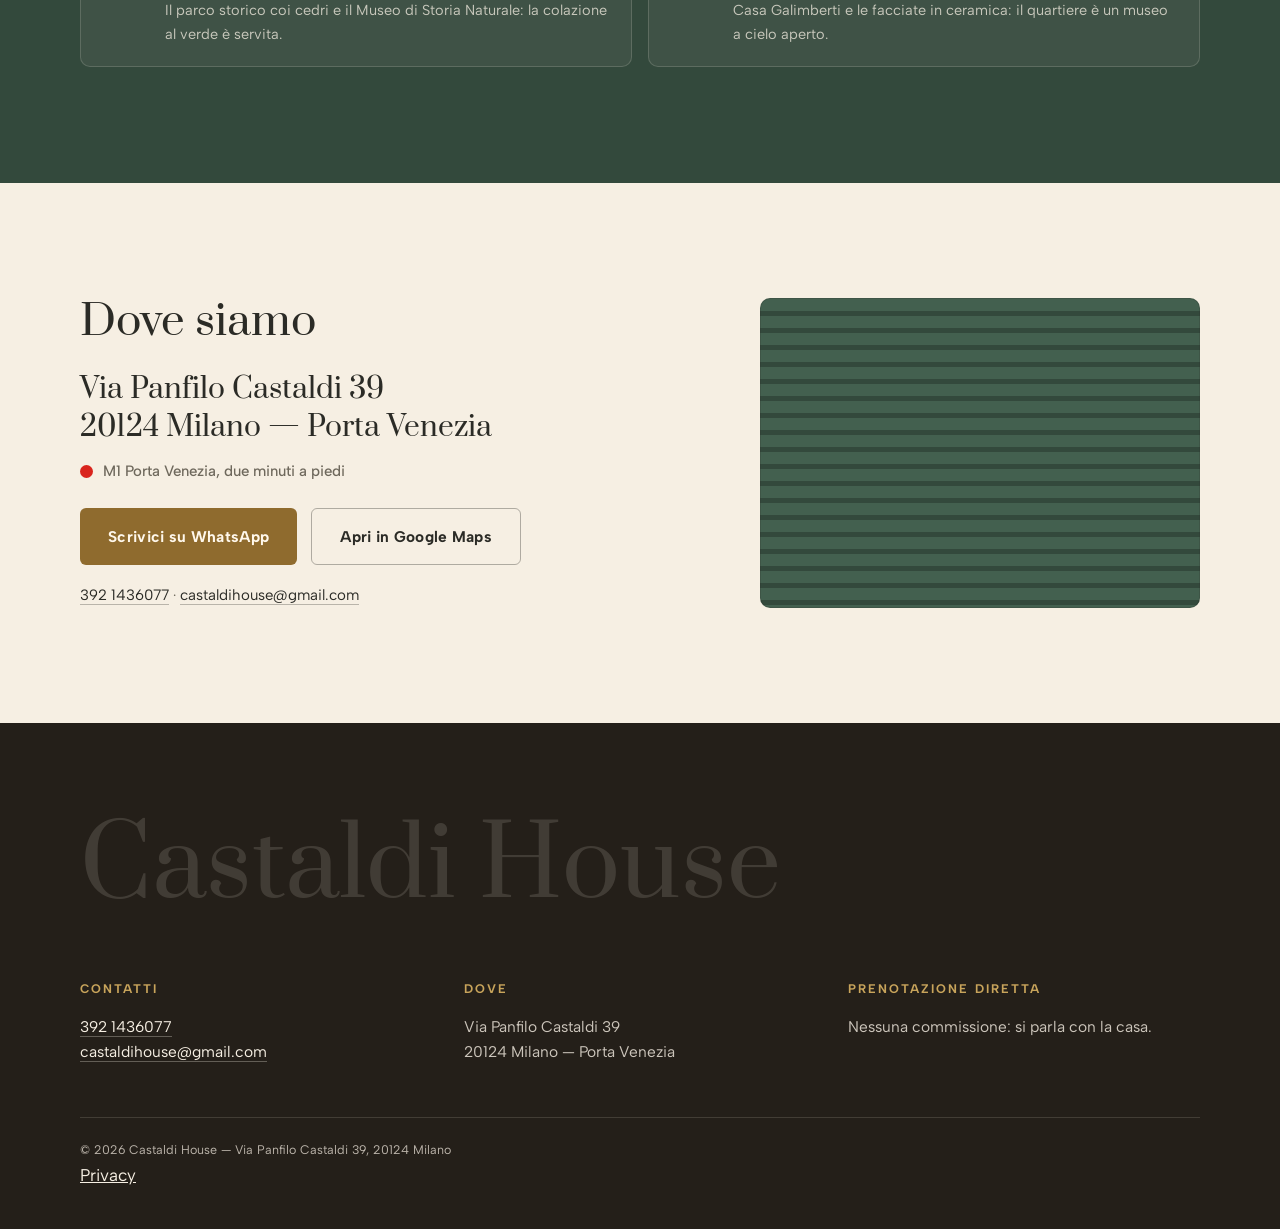
==== commit 16f317b1: "Privacy e pulizia: caratteri sul sito, informativa, noindex - caratteri copiati nel sito: nessuna ri" ====
--- a/index.html
+++ b/index.html
@@ -3,6 +3,7 @@
 <head>
   <meta charset="UTF-8">
   <meta name="viewport" content="width=device-width, initial-scale=1.0">
+  <meta name="robots" content="noindex">
   <title>Castaldi House — Guest house a Porta Venezia, Milano | Prenotazione diretta</title>
   <meta name="description" content="Castaldi House: guest house in via Panfilo Castaldi 39, Porta Venezia, Milano. Tre camere in un palazzo dei primi del '900, a due passi da Corso Buenos Aires. Prenota diretto, senza commissioni: WhatsApp 392 1436077.">
   <meta property="og:title" content="Castaldi House — Guest house a Porta Venezia, Milano">
@@ -14,9 +15,7 @@
   <link rel="canonical" href="https://rotenzark.github.io/castaldi-house/">
   <meta name="theme-color" content="#F6EFE3">
   <link rel="icon" href="favicon.svg?v=1" type="image/svg+xml">
-  <link rel="preconnect" href="https://fonts.googleapis.com">
-  <link rel="preconnect" href="https://fonts.gstatic.com" crossorigin>
-  <link href="https://fonts.googleapis.com/css2?family=Prata&family=Albert+Sans:wght@400;500;700&display=swap" rel="stylesheet">
+  <link rel="stylesheet" href="fonts/fonts.css?v=1">
   <link rel="stylesheet" href="css/style.css?v=1">
   <script type="application/ld+json">
   {
@@ -329,7 +328,8 @@
       </div>
     </div>
     <p class="footer-legal">© <span data-current-year>2026</span> Castaldi House — Via Panfilo Castaldi 39, 20124 Milano</p>
-  </footer>
+    <p class="privacy-link"><a href="privacy.html">Privacy</a></p>
+</footer>
 
   <script src="js/main.js?v=1"></script>
 </body>
--- a/fonts/fonts.css
+++ b/fonts/fonts.css
@@ -0,0 +1,91 @@
+/* Caratteri ospitati sul sito: nessuna richiesta a Google Fonts o Fontshare (giro privacy 1/10/2026). Licenze in LICENSE.txt. */
+/* latin-ext */
+@font-face {
+  font-family: 'Albert Sans';
+  font-style: normal;
+  font-weight: 400;
+  font-display: swap;
+  src: url(albertsans-v4-i7dOIFdwYjGaAMFtZd_QA1ZVYFeCGg.woff2) format('woff2');
+  unicode-range: U+0100-02BA, U+02BD-02C5, U+02C7-02CC, U+02CE-02D7, U+02DD-02FF, U+0304, U+0308, U+0329, U+1D00-1DBF, U+1E00-1E9F, U+1EF2-1EFF, U+2020, U+20A0-20AB, U+20AD-20C0, U+2113, U+2C60-2C7F, U+A720-A7FF;
+}
+/* latin */
+@font-face {
+  font-family: 'Albert Sans';
+  font-style: normal;
+  font-weight: 400;
+  font-display: swap;
+  src: url(albertsans-v4-i7dOIFdwYjGaAMFtZd_QA1ZbYFc.woff2) format('woff2');
+  unicode-range: U+0000-00FF, U+0131, U+0152-0153, U+02BB-02BC, U+02C6, U+02DA, U+02DC, U+0304, U+0308, U+0329, U+2000-206F, U+20AC, U+2122, U+2191, U+2193, U+2212, U+2215, U+FEFF, U+FFFD;
+}
+/* latin-ext */
+@font-face {
+  font-family: 'Albert Sans';
+  font-style: normal;
+  font-weight: 500;
+  font-display: swap;
+  src: url(albertsans-v4-i7dOIFdwYjGaAMFtZd_QA1ZVYFeCGg.woff2) format('woff2');
+  unicode-range: U+0100-02BA, U+02BD-02C5, U+02C7-02CC, U+02CE-02D7, U+02DD-02FF, U+0304, U+0308, U+0329, U+1D00-1DBF, U+1E00-1E9F, U+1EF2-1EFF, U+2020, U+20A0-20AB, U+20AD-20C0, U+2113, U+2C60-2C7F, U+A720-A7FF;
+}
+/* latin */
+@font-face {
+  font-family: 'Albert Sans';
+  font-style: normal;
+  font-weight: 500;
+  font-display: swap;
+  src: url(albertsans-v4-i7dOIFdwYjGaAMFtZd_QA1ZbYFc.woff2) format('woff2');
+  unicode-range: U+0000-00FF, U+0131, U+0152-0153, U+02BB-02BC, U+02C6, U+02DA, U+02DC, U+0304, U+0308, U+0329, U+2000-206F, U+20AC, U+2122, U+2191, U+2193, U+2212, U+2215, U+FEFF, U+FFFD;
+}
+/* latin-ext */
+@font-face {
+  font-family: 'Albert Sans';
+  font-style: normal;
+  font-weight: 700;
+  font-display: swap;
+  src: url(albertsans-v4-i7dOIFdwYjGaAMFtZd_QA1ZVYFeCGg.woff2) format('woff2');
+  unicode-range: U+0100-02BA, U+02BD-02C5, U+02C7-02CC, U+02CE-02D7, U+02DD-02FF, U+0304, U+0308, U+0329, U+1D00-1DBF, U+1E00-1E9F, U+1EF2-1EFF, U+2020, U+20A0-20AB, U+20AD-20C0, U+2113, U+2C60-2C7F, U+A720-A7FF;
+}
+/* latin */
+@font-face {
+  font-family: 'Albert Sans';
+  font-style: normal;
+  font-weight: 700;
+  font-display: swap;
+  src: url(albertsans-v4-i7dOIFdwYjGaAMFtZd_QA1ZbYFc.woff2) format('woff2');
+  unicode-range: U+0000-00FF, U+0131, U+0152-0153, U+02BB-02BC, U+02C6, U+02DA, U+02DC, U+0304, U+0308, U+0329, U+2000-206F, U+20AC, U+2122, U+2191, U+2193, U+2212, U+2215, U+FEFF, U+FFFD;
+}
+/* cyrillic-ext */
+@font-face {
+  font-family: 'Prata';
+  font-style: normal;
+  font-weight: 400;
+  font-display: swap;
+  src: url(prata-v22-6xKhdSpbNNCT-sWCCm7JLQ.woff2) format('woff2');
+  unicode-range: U+0460-052F, U+1C80-1C8A, U+20B4, U+2DE0-2DFF, U+A640-A69F, U+FE2E-FE2F;
+}
+/* cyrillic */
+@font-face {
+  font-family: 'Prata';
+  font-style: normal;
+  font-weight: 400;
+  font-display: swap;
+  src: url(prata-v22-6xKhdSpbNNCT-sWLCm7JLQ.woff2) format('woff2');
+  unicode-range: U+0301, U+0400-045F, U+0490-0491, U+04B0-04B1, U+2116;
+}
+/* vietnamese */
+@font-face {
+  font-family: 'Prata';
+  font-style: normal;
+  font-weight: 400;
+  font-display: swap;
+  src: url(prata-v22-6xKhdSpbNNCT-sWACm7JLQ.woff2) format('woff2');
+  unicode-range: U+0102-0103, U+0110-0111, U+0128-0129, U+0168-0169, U+01A0-01A1, U+01AF-01B0, U+0300-0301, U+0303-0304, U+0308-0309, U+0323, U+0329, U+1EA0-1EF9, U+20AB;
+}
+/* latin */
+@font-face {
+  font-family: 'Prata';
+  font-style: normal;
+  font-weight: 400;
+  font-display: swap;
+  src: url(prata-v22-6xKhdSpbNNCT-sWPCm4.woff2) format('woff2');
+  unicode-range: U+0000-00FF, U+0131, U+0152-0153, U+02BB-02BC, U+02C6, U+02DA, U+02DC, U+0304, U+0308, U+0329, U+2000-206F, U+20AC, U+2122, U+2191, U+2193, U+2212, U+2215, U+FEFF, U+FFFD;
+}
